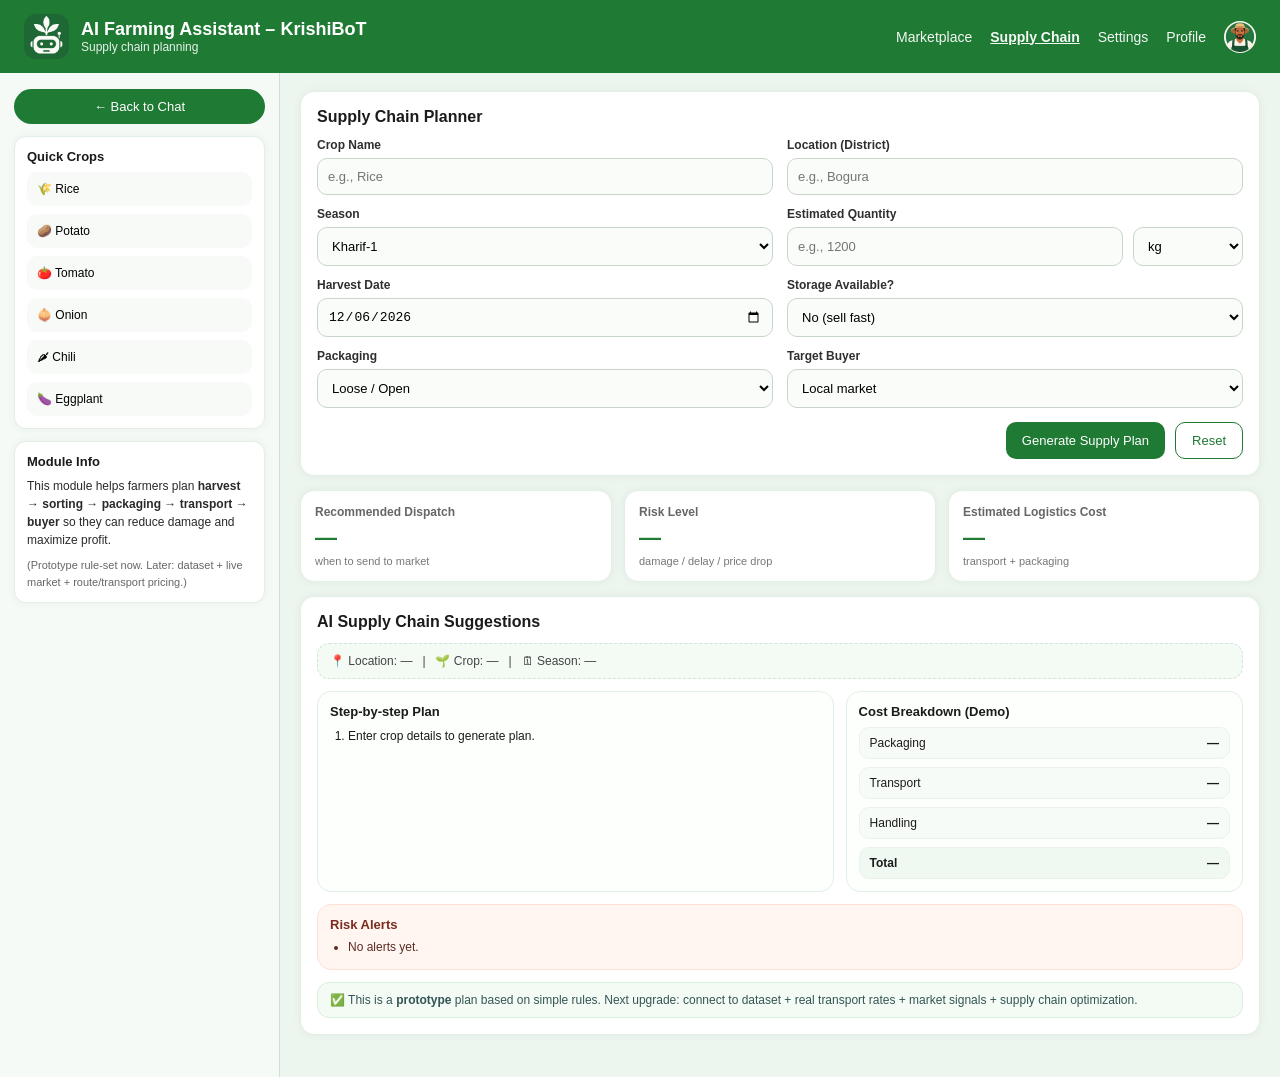
==== supply_chain.html @ d0cf4c29 "Add files via upload" ====
<!DOCTYPE html>
<html lang="en">
<head>
  <meta charset="UTF-8" />
  <meta name="viewport" content="width=device-width, initial-scale=1"/>
  <title>KrishiBoT – Supply Chain</title>
  <link rel="stylesheet" href="supply_chain.css" />
</head>
<body class="sc-page">

  <!-- TOP BAR -->
  <div class="top-bar">
    <div class="brand-box">
      <img src="assets/botlogo.png" alt="KrishiBoT logo" class="brand-logo">
      <div>
        <div class="brand-text-main">AI Farming Assistant – KrishiBoT</div>
        <div class="brand-text-sub">Supply chain planning</div>
      </div>
    </div>

    <div class="top-right">
      <a href="marketplace.html" class="nav-link">Marketplace</a>
      <a href="supply_chain.html" class="nav-link active-link">Supply Chain</a>
      <a href="settings.html" class="nav-link">Settings</a>
      <a href="profile.html" class="nav-link">Profile</a>
      <img id="navProfileImg" src="assets/farmer.png" class="profile-circle" alt="Farmer">
    </div>
  </div>

  <!-- LAYOUT -->
  <div class="sc-layout">

    <!-- LEFT SIDEBAR -->
    <aside class="sc-sidebar">
      <button class="btn-pill" onclick="window.location.href='chat.html'">← Back to Chat</button>

      <div class="side-card">
        <div class="side-title">Quick Crops</div>
        <div class="quick-list" id="quickCrops">
          <button class="quick-item" data-crop="Rice">🌾 Rice</button>
          <button class="quick-item" data-crop="Potato">🥔 Potato</button>
          <button class="quick-item" data-crop="Tomato">🍅 Tomato</button>
          <button class="quick-item" data-crop="Onion">🧅 Onion</button>
          <button class="quick-item" data-crop="Chili">🌶 Chili</button>
          <button class="quick-item" data-crop="Eggplant">🍆 Eggplant</button>
        </div>
      </div>

      <div class="side-card">
        <div class="side-title">Module Info</div>
        <p class="side-text">
          This module helps farmers plan <b>harvest → sorting → packaging → transport → buyer</b>
          so they can reduce damage and maximize profit.
        </p>
        <p class="side-text small">
          (Prototype rule-set now. Later: dataset + live market + route/transport pricing.)
        </p>
      </div>
    </aside>

    <!-- MAIN -->
    <main class="sc-main">

      <!-- INPUT CARD -->
      <section class="card">
        <div class="card-title">Supply Chain Planner</div>

        <div class="form-grid">
          <div class="field">
            <label>Crop Name</label>
            <input type="text" id="cropName" placeholder="e.g., Rice" />
          </div>

          <div class="field">
            <label>Location (District)</label>
            <input type="text" id="location" placeholder="e.g., Bogura" />
          </div>

          <div class="field">
            <label>Season</label>
            <select id="season">
              <option value="Kharif-1">Kharif-1</option>
              <option value="Kharif-2">Kharif-2</option>
              <option value="Rabi">Rabi</option>
              <option value="Pre-Kharif">Pre-Kharif</option>
            </select>
          </div>

          <div class="field">
            <label>Estimated Quantity</label>
            <div class="inline">
              <input type="number" id="quantity" min="1" placeholder="e.g., 1200" />
              <select id="unit">
                <option value="kg">kg</option>
                <option value="mon">mon</option>
                <option value="ton">ton</option>
              </select>
            </div>
          </div>

          <div class="field">
            <label>Harvest Date</label>
            <input type="date" id="harvestDate" />
          </div>

          <div class="field">
            <label>Storage Available?</label>
            <select id="storage">
              <option value="none">No (sell fast)</option>
              <option value="basic">Basic (1–7 days)</option>
              <option value="cold">Cold storage (7–30 days)</option>
            </select>
          </div>

          <div class="field">
            <label>Packaging</label>
            <select id="packaging">
              <option value="loose">Loose / Open</option>
              <option value="sack">Sack / Bag</option>
              <option value="crate">Plastic Crate</option>
              <option value="box">Carton Box</option>
            </select>
          </div>

          <div class="field">
            <label>Target Buyer</label>
            <select id="buyer">
              <option value="local_market">Local market</option>
              <option value="wholesaler">Wholesaler / Arat</option>
              <option value="processor">Processor / Mill</option>
              <option value="retail_chain">Retail chain</option>
              <option value="exporter">Exporter (future)</option>
            </select>
          </div>
        </div>

        <div class="actions">
          <button class="btn-primary" id="planBtn">Generate Supply Plan</button>
          <button class="btn-outline" id="resetBtn">Reset</button>
        </div>
      </section>

      <!-- KPI CARDS -->
      <section class="kpi-row">
        <div class="kpi">
          <div class="kpi-label">Recommended Dispatch</div>
          <div class="kpi-value" id="kpiDispatch">—</div>
          <div class="kpi-sub">when to send to market</div>
        </div>
        <div class="kpi">
          <div class="kpi-label">Risk Level</div>
          <div class="kpi-value" id="kpiRisk">—</div>
          <div class="kpi-sub">damage / delay / price drop</div>
        </div>
        <div class="kpi">
          <div class="kpi-label">Estimated Logistics Cost</div>
          <div class="kpi-value" id="kpiCost">—</div>
          <div class="kpi-sub">transport + packaging</div>
        </div>
      </section>

      <!-- OUTPUT -->
      <section class="card">
        <div class="card-title">AI Supply Chain Suggestions</div>

        <div class="meta" id="metaLine">
          📍 Location: <span id="metaLoc">—</span> &nbsp; | &nbsp;
          🌱 Crop: <span id="metaCrop">—</span> &nbsp; | &nbsp;
          🗓 Season: <span id="metaSeason">—</span>
        </div>

        <div class="plan-grid">
          <div class="plan-box">
            <div class="plan-title">Step-by-step Plan</div>
            <ol class="plan-list" id="stepPlan">
              <li>Enter crop details to generate plan.</li>
            </ol>
          </div>

          <div class="plan-box">
            <div class="plan-title">Cost Breakdown (Demo)</div>
            <div class="cost-lines" id="costBox">
              <div class="cost-line"><span>Packaging</span><b>—</b></div>
              <div class="cost-line"><span>Transport</span><b>—</b></div>
              <div class="cost-line"><span>Handling</span><b>—</b></div>
              <div class="cost-total"><span>Total</span><b>—</b></div>
            </div>
          </div>
        </div>

        <div class="alerts">
          <div class="alert-title">Risk Alerts</div>
          <ul class="alert-list" id="alertsList">
            <li>No alerts yet.</li>
          </ul>
        </div>

        <div class="note">
          ✅ This is a <b>prototype</b> plan based on simple rules.  
          Next upgrade: connect to dataset + real transport rates + market signals + supply chain optimization.
        </div>
      </section>

    </main>
  </div>

  <script src="supply_chain.js"></script>
  <script src="script.js"></script>

</body>
</html>
---- supply_chain.css ----
/* =========================================================
   KrishiBoT – Supply Chain (separate CSS)
   Matches your green UI style
   ========================================================= */

/* Basic reset */
*{ margin:0; padding:0; box-sizing:border-box; }

body{
  font-family: Arial, Helvetica, sans-serif;
  background:#edf6ee;
  color:#1b1b1b;
}

/* Reuse your existing top-bar class style feel */
.top-bar{
  width: 100%;
  box-sizing: border-box;
  padding: 14px 24px;
  background: #1f7a34;
  color: #fff;
  display:flex;
  align-items:center;
  justify-content:space-between;
  gap: 16px;
}

.brand-box{ min-width: 0; display:flex; align-items:center; gap:12px; }
.brand-logo{ width:45px; height:45px; border-radius:12px; object-fit:cover; }
.brand-text-main{ font-weight:bold; font-size:18px; }
.brand-text-sub{ font-size:12px; opacity:.9; }

.top-right{ flex: 0 0 auto; display:flex; align-items:center; gap:18px; }
.nav-link{ color:#fff; text-decoration:none; font-size:14px; opacity:.95; }
.nav-link:hover{ text-decoration:underline; }
.active-link{ text-decoration:underline; font-weight:700; }

.profile-circle{
  width: 32px; height: 32px;
  border-radius: 50%;
  background: #ffffff33;
  object-fit: cover;
}

/* Layout */
.sc-layout{
  display:grid;
  grid-template-columns: 280px 1fr;
  min-height: calc(100vh - 72px);
}

/* Sidebar */
.sc-sidebar{
  background:#f5faf6;
  border-right:1px solid #d0e0d3;
  padding:16px 14px;
  display:flex;
  flex-direction:column;
  gap:12px;
}

.btn-pill{
  width:100%;
  border:none;
  background:#1f7a34;
  color:#fff;
  padding:10px 12px;
  border-radius:999px;
  cursor:pointer;
  font-size:13px;
}
.btn-pill:hover{ background:#19642a; }

.side-card{
  background:#fff;
  border:1px solid #e2efe4;
  border-radius:12px;
  padding:12px;
  box-shadow: 0 0 10px rgba(0,0,0,0.05);
}
.side-title{ font-weight:700; margin-bottom:8px; font-size:13px; }
.side-text{ font-size:12px; line-height:1.5; color:#2a2a2a; }
.side-text.small{ margin-top:8px; font-size:11px; color:#666; }

.quick-list{ display:flex; flex-direction:column; gap:8px; }
.quick-item{
  width:100%;
  text-align:left;
  border:none;
  background:#f7faf7;
  border-radius:10px;
  padding:10px 10px;
  cursor:pointer;
  font-size:12px;
}
.quick-item:hover{ background:#e3f2e5; }

/* Main */
.sc-main{
  padding:18px 20px 28px;
}

/* Card */
.card{
  background:#fff;
  border:1px solid #e2efe4;
  border-radius:14px;
  padding:16px;
  box-shadow: 0 0 10px rgba(0,0,0,0.05);
  margin-bottom:14px;
}

.card-title{
  font-weight:800;
  font-size:16px;
  margin-bottom:12px;
}

/* Form */
.form-grid{
  display:grid;
  grid-template-columns: repeat(2, minmax(220px, 1fr));
  gap:12px 14px;
}

.field label{
  display:block;
  font-size:12px;
  margin-bottom:6px;
  color:#2f2f2f;
  font-weight:700;
}

.field input, .field select{
  width:100%;
  border:1px solid #c9d5c9;
  border-radius:10px;
  padding:10px 10px;
  font-size:13px;
  outline:none;
  background:#f9fcf9;
}

.inline{
  display:grid;
  grid-template-columns: 1fr 110px;
  gap:10px;
}

.actions{
  margin-top:14px;
  display:flex;
  gap:10px;
  justify-content:flex-end;
}

.btn-primary{
  border:none;
  background:#1f7a34;
  color:#fff;
  padding:10px 16px;
  border-radius:10px;
  cursor:pointer;
  font-size:13px;
}
.btn-primary:hover{ background:#19642a; }

.btn-outline{
  border:1px solid #1f7a34;
  background:#fff;
  color:#1f7a34;
  padding:10px 16px;
  border-radius:10px;
  cursor:pointer;
  font-size:13px;
}
.btn-outline:hover{ background:#f1faf2; }

/* KPI */
.kpi-row{
  display:grid;
  grid-template-columns: repeat(3, minmax(220px, 1fr));
  gap:12px;
  margin-bottom:14px;
}

.kpi{
  background:#fff;
  border:1px solid #e2efe4;
  border-radius:14px;
  padding:14px;
  box-shadow: 0 0 10px rgba(0,0,0,0.05);
}

.kpi-label{ font-size:12px; color:#666; font-weight:700; }
.kpi-value{ font-size:22px; font-weight:900; margin-top:6px; color:#1f7a34; }
.kpi-sub{ font-size:11px; color:#777; margin-top:4px; }

/* Output */
.meta{
  font-size:12px;
  color:#444;
  margin-bottom:12px;
  padding:10px 12px;
  border-radius:12px;
  background:#f4fbf5;
  border:1px dashed #cfe6d3;
}

.plan-grid{
  display:grid;
  grid-template-columns: 1.3fr 1fr;
  gap:12px;
  margin-bottom:12px;
}

.plan-box{
  border:1px solid #e2efe4;
  border-radius:14px;
  padding:12px;
  background:#fcfffc;
}

.plan-title{
  font-weight:800;
  font-size:13px;
  margin-bottom:8px;
}

.plan-list{
  padding-left:18px;
  font-size:12px;
  line-height:1.6;
}

.cost-lines{
  display:flex;
  flex-direction:column;
  gap:8px;
  font-size:12px;
}
.cost-line, .cost-total{
  display:flex;
  justify-content:space-between;
  padding:8px 10px;
  border-radius:10px;
  background:#f7fbf7;
  border:1px solid #e9f3ea;
}
.cost-total{
  font-weight:900;
  background:#eff9f1;
}

.alerts{
  margin-top:10px;
  padding:12px;
  border-radius:14px;
  border:1px solid #ffe0d6;
  background:#fff6f2;
}

.alert-title{
  font-weight:900;
  font-size:13px;
  margin-bottom:6px;
  color:#7a2d1f;
}

.alert-list{
  padding-left:18px;
  font-size:12px;
  line-height:1.6;
  color:#5c2b22;
}

.note{
  margin-top:12px;
  font-size:12px;
  color:#355;
  background:#f4fbf5;
  border:1px solid #d7efdd;
  padding:10px 12px;
  border-radius:12px;
}

/* Responsive */
@media (max-width: 900px){
  .sc-layout{ grid-template-columns: 1fr; }
  .form-grid{ grid-template-columns: 1fr; }
  .kpi-row{ grid-template-columns: 1fr; }
  .plan-grid{ grid-template-columns: 1fr; }
}
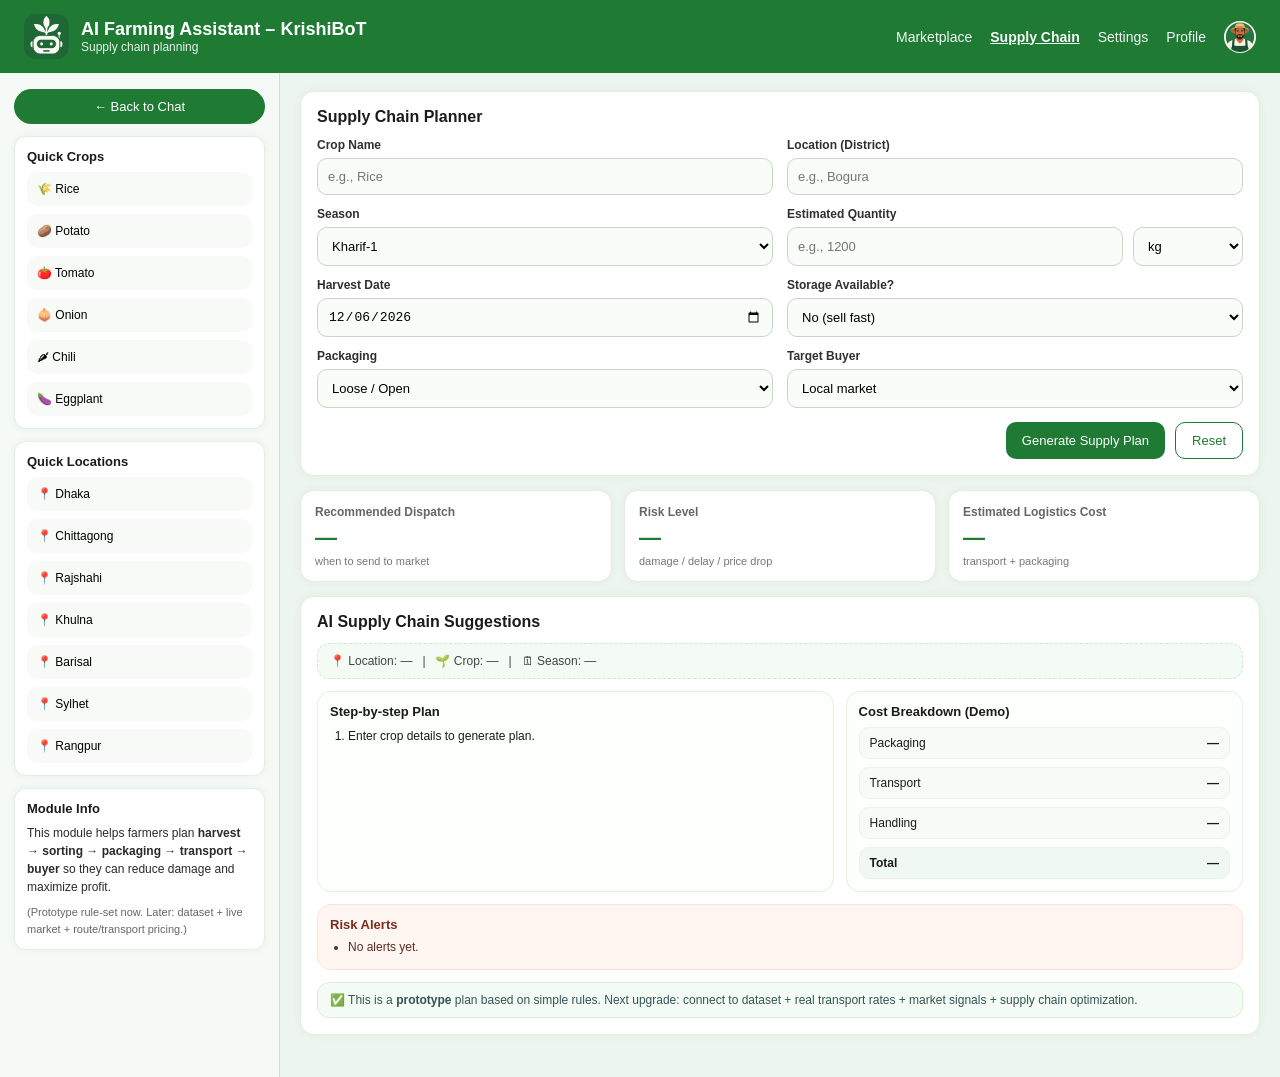
==== commit e8e1cf5c: "Add files via upload" ====
--- a/supply_chain.html
+++ b/supply_chain.html
@@ -45,6 +45,20 @@
           <button class="quick-item" data-crop="Eggplant">🍆 Eggplant</button>
         </div>
       </div>
+
+      <div class="side-card">
+  <div class="side-title">Quick Locations</div>
+  <div class="quick-list" id="quickLocations">
+    <button class="quick-item" data-loc="Dhaka">📍 Dhaka</button>
+    <button class="quick-item" data-loc="Chittagong">📍 Chittagong</button>
+    <button class="quick-item" data-loc="Rajshahi">📍 Rajshahi</button>
+    <button class="quick-item" data-loc="Khulna">📍 Khulna</button>
+    <button class="quick-item" data-loc="Barisal">📍 Barisal</button>
+    <button class="quick-item" data-loc="Sylhet">📍 Sylhet</button>
+    <button class="quick-item" data-loc="Rangpur">📍 Rangpur</button>
+  </div>
+</div>
+
 
       <div class="side-card">
         <div class="side-title">Module Info</div>
@@ -204,8 +218,8 @@
     </main>
   </div>
 
-  <script src="supply_chain.js"></script>
-  <script src="script.js"></script>
+  <script src="supply_chain.js?v=3"></script>
+  <!--script src="script.js"></script>
 
 </body>
 </html>
